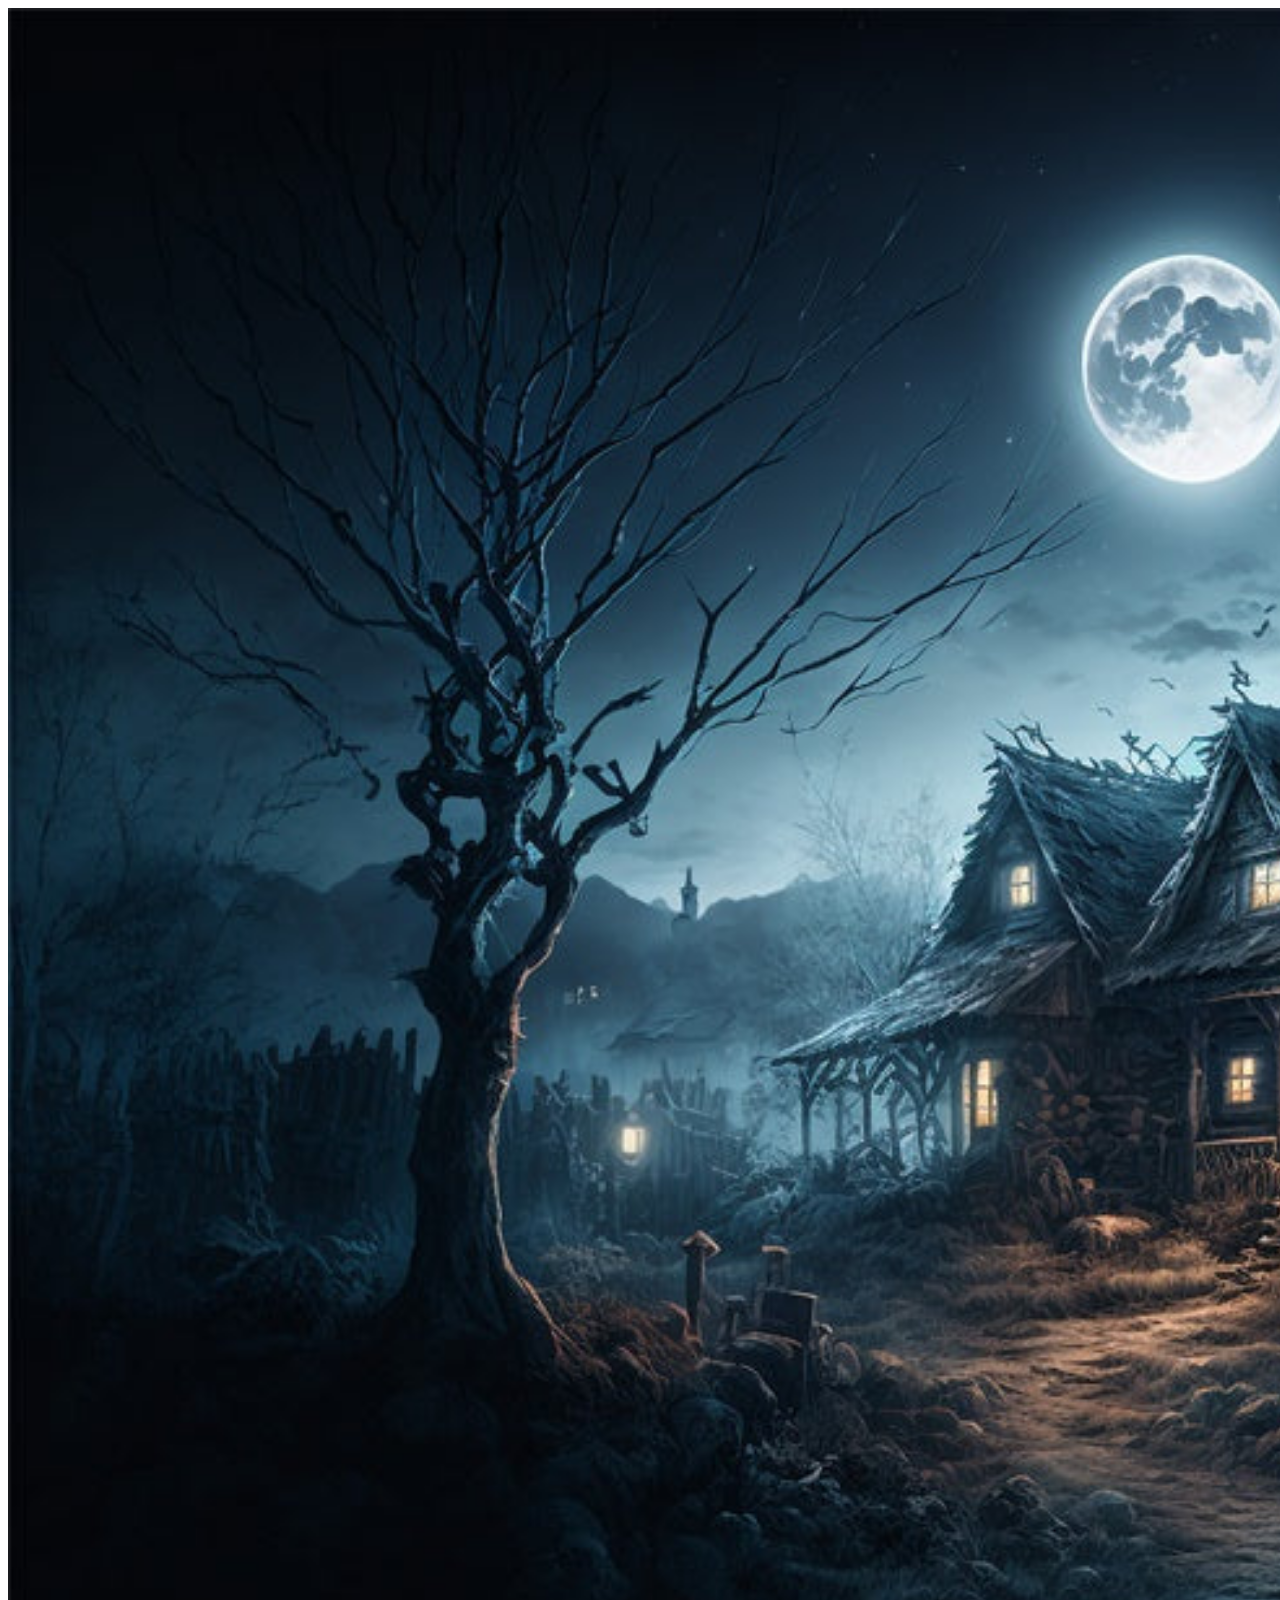
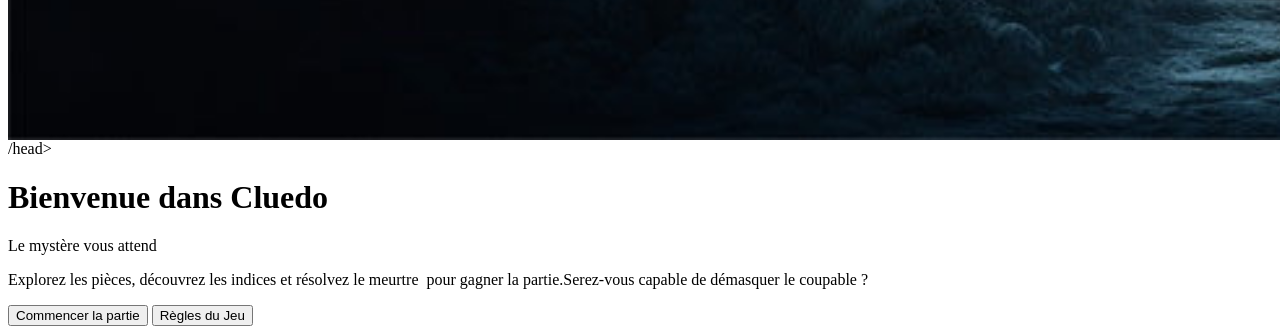
==== Index.html @ 039f06ed "Initial" ====
<Index class="html"></Index>
<!DOCTYPE
<html lang ="fr">
<head>
    <meta charset="UTF-8">
    <meta name ="viewport" content="width-device-width, initial-scale-1.0">
    <title>Cluedo - Page d'accueil</title>
    <!-- Insertion de l'image -->
     <div class="image-container" ></div>
    <img src="photo.jpg/photo.jpg.JPG" alt="Maison hantée" width=2600>
</body>
</html>
/head>
<body>
 <header>
   <h1> Bienvenue dans Cluedo</h1>
 <p> Le mystère vous attend</p>
 </header>
  <div class ="Introduction" >
     <p> Explorez les pièces, découvrez les indices et résolvez le meurtre  pour gagner la partie.Serez-vous capable de démasquer le coupable ?</p> 
  </div>
   <div>
   <button class ="btn btn-primary" onclick="StartGame()"> Commencer la partie</button>
  <button class ="btn btn-secondary" onclick="StartGame()"> Règles du Jeu </button>
 </div>
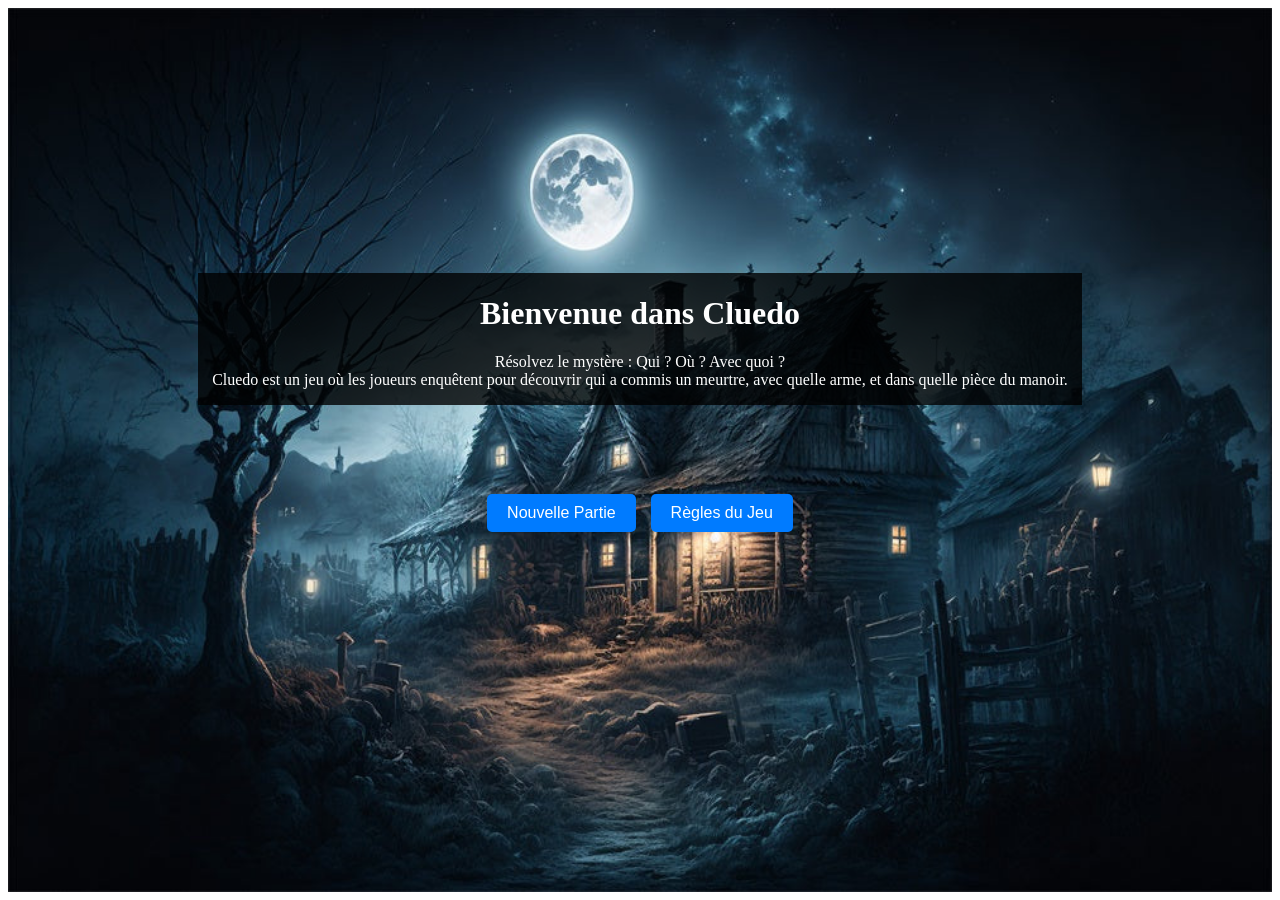
==== commit ae0a5a9d: "changer  erreur bouton" ====
--- a/Index.html
+++ b/Index.html
@@ -5,24 +5,47 @@
     <meta charset="UTF-8">
     <meta name ="viewport" content="width-device-width, initial-scale-1.0">
     <title>Cluedo - Page d'accueil</title>
-    <!-- Insertion de l'image -->
-     <div class="image-container" ></div>
-    <img src="photo.jpg/photo.jpg.JPG" alt="Maison hantée" width=2600>
+    <link rel="stylesheet" href="style.css">
+  </head>
+  <body>
+      <div class="image-container">
+          <img src="photo.jpg/photo.jpg.JPG" alt="Maison hantée" height="100%" width="100%">
+          <div class="text">
+              <h1>Bienvenue dans Cluedo</h1>
+              <p>Résolvez le mystère : Qui ? Où ? Avec quoi ?<br>
+              Cluedo est un jeu où les joueurs enquêtent pour découvrir qui a commis un meurtre, avec quelle arme, et dans quelle pièce du manoir.
+              </p>
+          </div>
+          <div class="buttons">
+              <button id="new-game" onclick="startNewGame()">Nouvelle Partie</button>
+              <button id="rules" onclick="showRules()">Règles du Jeu</button>
+          </div>
+      </div>
+      <script src="script.js"></script>
+  </body>
+<script>
+function startNewGame() {
+  alert("Nouvelle partie commencée !");
+  // Ici, redirigez vers la page de jeu ou réinitialisez l'état du jeu
+  window.location.href = "game.html"; // Exemple de redirection
+}
+
+// Fonction pour afficher les règles du jeu
+function showRules() {
+  alert("Le but du jeu est de découvrir qui a commis le meurtre, dans quelle pièce et avec quelle arme."),
+        ("Explorez les pièces, formulez des hypothèses, et trouvez la bonne combinaison pour gagner !"),
+  document.getElementById("rules-section").classList.remove("hidden");
+}
+
+// Fonction pour cacher les règles du jeu
+function hideRules() {
+  document.getElementById("rules-section").classList.add("hidden");
+
+};
+</script>
+</body>
 </body>
 </html>
-/head>
-<body>
- <header>
-   <h1> Bienvenue dans Cluedo</h1>
- <p> Le mystère vous attend</p>
- </header>
-  <div class ="Introduction" >
-     <p> Explorez les pièces, découvrez les indices et résolvez le meurtre  pour gagner la partie.Serez-vous capable de démasquer le coupable ?</p> 
-  </div>
-   <div>
-   <button class ="btn btn-primary" onclick="StartGame()"> Commencer la partie</button>
-  <button class ="btn btn-secondary" onclick="StartGame()"> Règles du Jeu </button>
- </div>
 
     
 
--- a/style.css
+++ b/style.css
@@ -0,0 +1,46 @@
+.image-container {
+    display: inline-block;
+    position: relative;
+    width: 100%;
+    height: 100%;
+}
+
+.image-container .text {
+    background: rgba(0, 0, 0, 0.8);
+    z-index: 1;
+    position: absolute;
+    text-align: center;
+    font-family: Georgia;
+    margin: 0 auto;
+    left: 0;
+    right: 0;
+    top: 30%;
+    color: white;
+    width: 70%;
+}
+
+.image-container .buttons {
+  position: absolute;
+  text-align: center;
+  left: 0;
+  right: 0;
+  top: 55%;
+  display: flex;
+  justify-content: center;
+  gap: 15px; 
+}
+
+.image-container .buttons button {
+  padding: 10px 20px;
+  font-size: 16px;
+  border: none;
+  border-radius: 5px;
+  cursor: pointer;
+  background-color: #007bff;
+  color: white;
+  transition: background-color 0.3s;
+}
+
+.image-container .buttons button:hover {
+  background-color: #0056b3;
+}
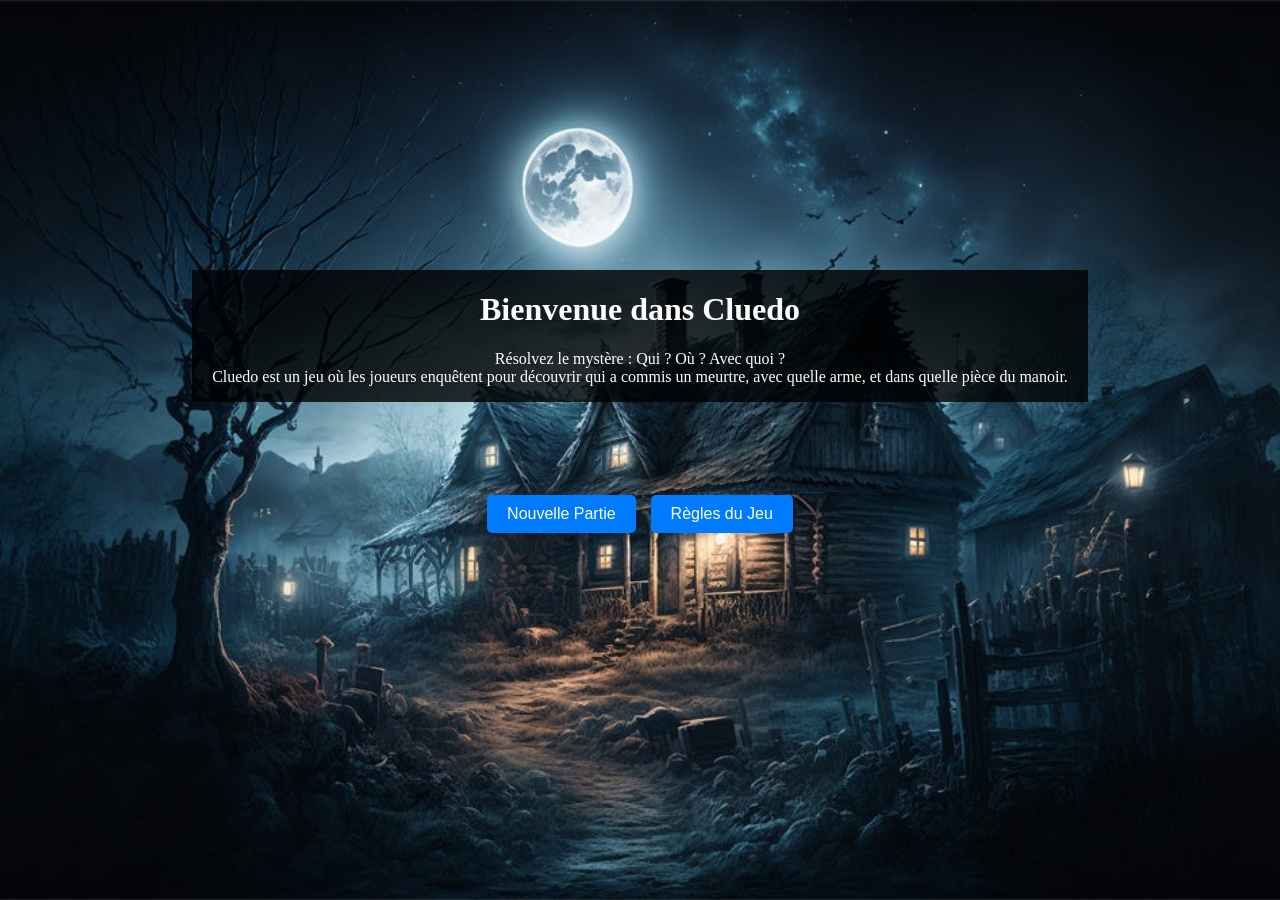
==== commit d479962d: "initial" ====
--- a/Index.html
+++ b/Index.html
@@ -1,15 +1,14 @@
-<Index class="html"></Index>
-<!DOCTYPE
-<html lang ="fr">
+<!DOCTYPE html>
+<html lang="fr">
 <head>
     <meta charset="UTF-8">
-    <meta name ="viewport" content="width-device-width, initial-scale-1.0">
+    <meta name="viewport" content="width=device-width, initial-scale=1.0">
     <title>Cluedo - Page d'accueil</title>
     <link rel="stylesheet" href="style.css">
-  </head>
+</head>
   <body>
       <div class="image-container">
-          <img src="photo.jpg/photo.jpg.JPG" alt="Maison hantée" height="100%" width="100%">
+          <img src="images/accueil.JPG" alt="Maison hantée" height="100%" width="100%">
           <div class="text">
               <h1>Bienvenue dans Cluedo</h1>
               <p>Résolvez le mystère : Qui ? Où ? Avec quoi ?<br>
--- a/style.css
+++ b/style.css
@@ -1,8 +1,24 @@
+html, body {
+  margin: 0;
+  padding: 0;
+  width: 100%;
+  height: 100%;
+}
+
 .image-container {
-    display: inline-block;
-    position: relative;
-    width: 100%;
-    height: 100%;
+  position: relative;
+  width: 100%;
+  height: 100%;
+  overflow: hidden; /* Pour éviter les débordements */
+}
+
+.image-container img {
+  position: absolute;
+  top: 0;
+  left: 0;
+  width: 100%;
+  height: 100%;
+  object-fit: cover; /* Permet de s'assurer que l'image remplit son conteneur en respectant les proportions */
 }
 
 .image-container .text {
@@ -44,3 +60,4 @@
 .image-container .buttons button:hover {
   background-color: #0056b3;
 }
+
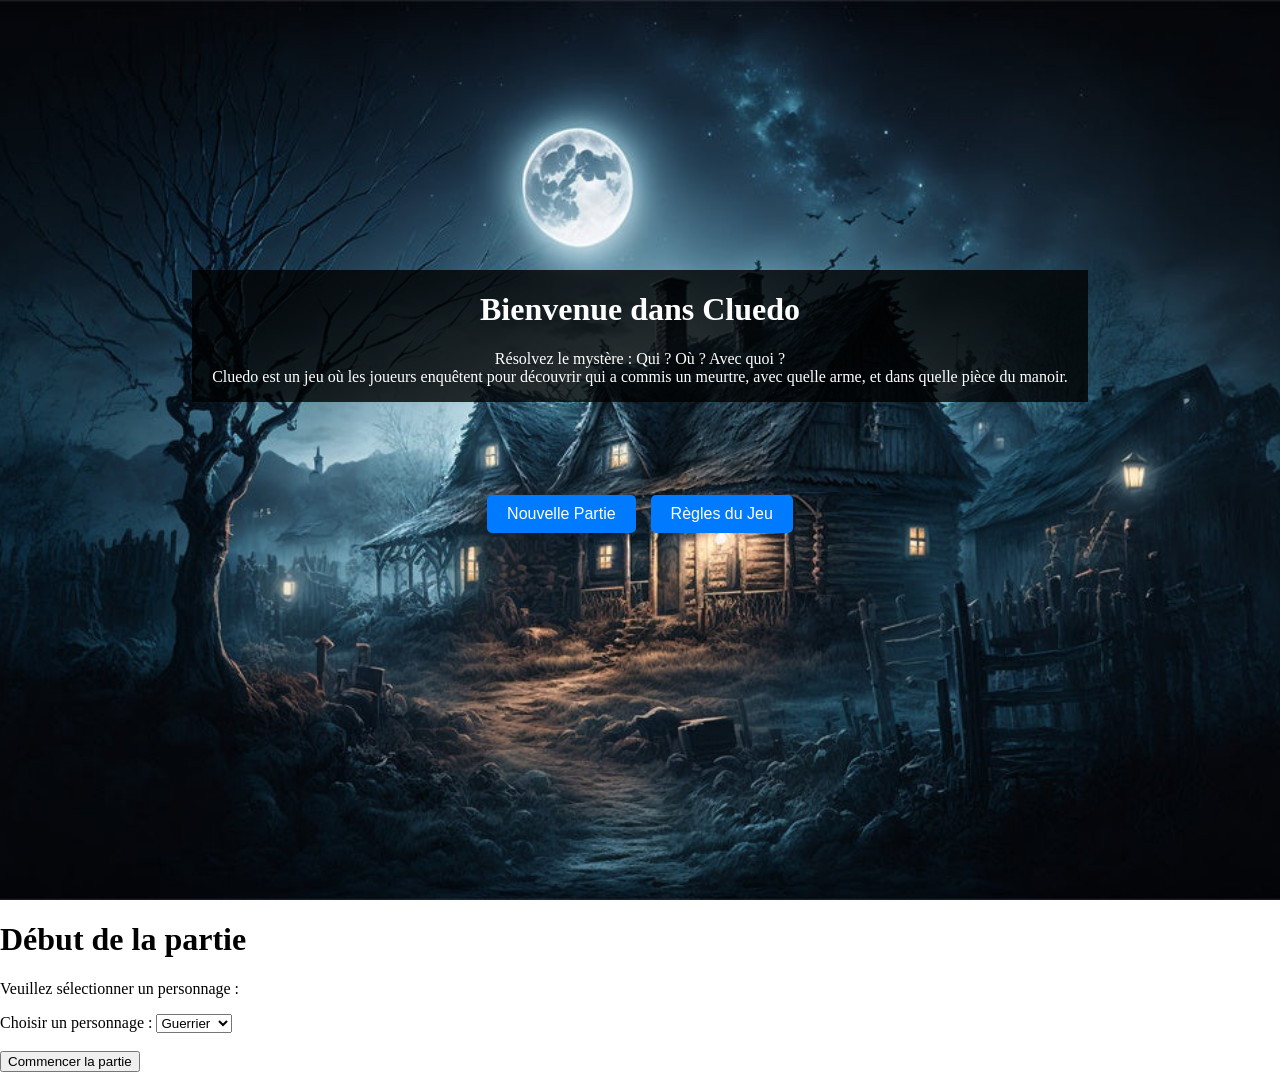
==== commit 53c610c7: "création base de donnés" ====
--- a/Index.html
+++ b/Index.html
@@ -42,6 +42,19 @@
 
 };
 </script>
+<h1>Début de la partie</h1>
+<p>Veuillez sélectionner un personnage :</p>
+
+<form action="choix_personnage.php" method="POST">
+    <label for="personnage">Choisir un personnage :</label>
+    <select id="personnage" name="personnage">
+        <option value="guerrier">Guerrier</option>
+        <option value="magicien">Magicien</option>
+        <option value="archer">Archer</option>
+    </select>
+    <br><br>
+    <button type="submit">Commencer la partie</button>
+</form>
 </body>
 </body>
 </html>
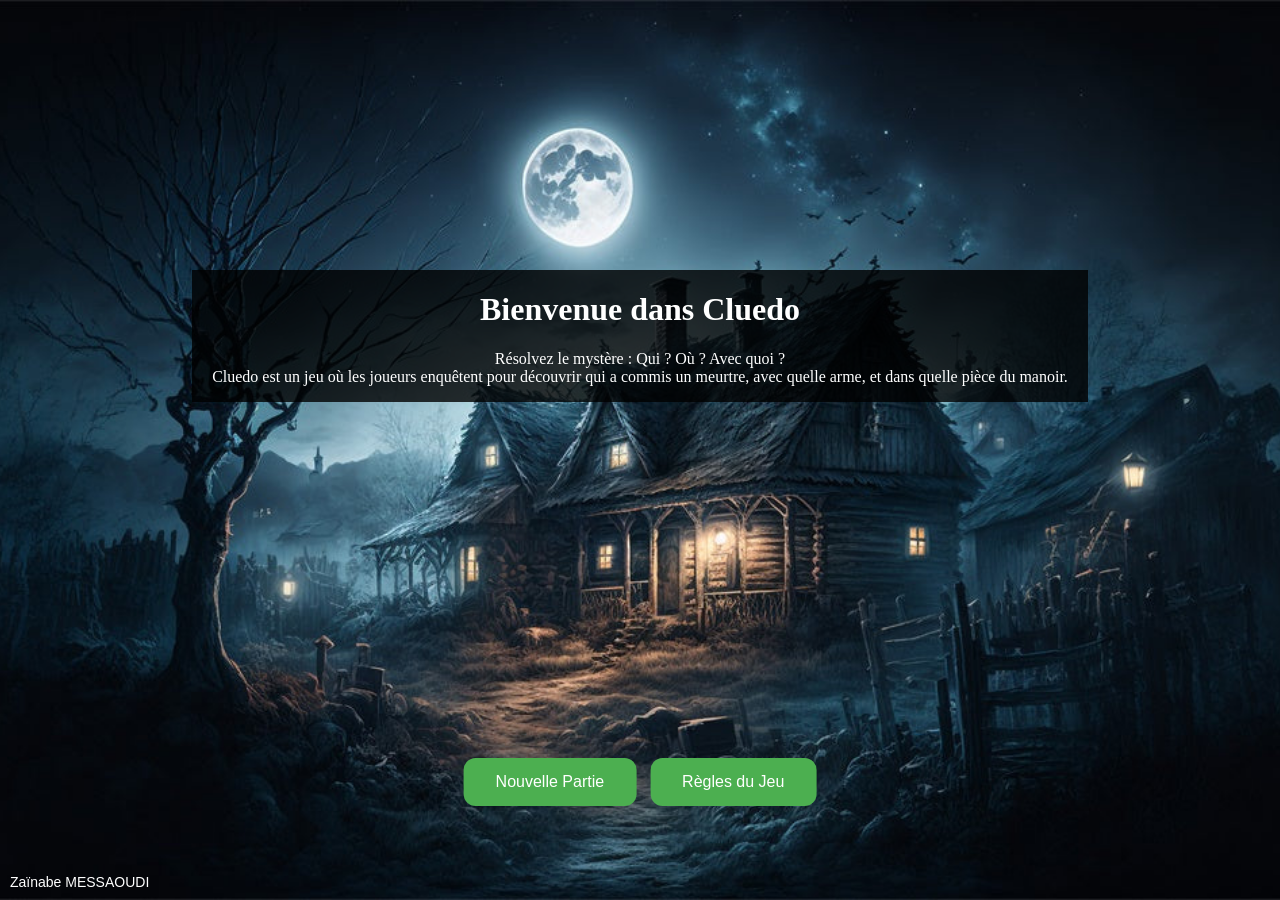
==== commit 3e612288: "Projet Cluedo terminé" ====
--- a/Index.html
+++ b/Index.html
@@ -6,61 +6,34 @@
     <title>Cluedo - Page d'accueil</title>
     <link rel="stylesheet" href="style.css">
 </head>
-  <body>
-      <div class="image-container">
-          <img src="images/accueil.JPG" alt="Maison hantée" height="100%" width="100%">
-          <div class="text">
-              <h1>Bienvenue dans Cluedo</h1>
-              <p>Résolvez le mystère : Qui ? Où ? Avec quoi ?<br>
-              Cluedo est un jeu où les joueurs enquêtent pour découvrir qui a commis un meurtre, avec quelle arme, et dans quelle pièce du manoir.
-              </p>
-          </div>
-          <div class="buttons">
-              <button id="new-game" onclick="startNewGame()">Nouvelle Partie</button>
-              <button id="rules" onclick="showRules()">Règles du Jeu</button>
-          </div>
-      </div>
-      <script src="script.js"></script>
-  </body>
-<script>
-function startNewGame() {
-  alert("Nouvelle partie commencée !");
-  // Ici, redirigez vers la page de jeu ou réinitialisez l'état du jeu
-  window.location.href = "game.html"; // Exemple de redirection
-}
+<body>
+    <div class="image-container">
+        <img src="images/accueil.JPG" alt="Maison hantée" height="100%" width="100%">
+        <div class="text">
+            <h1>Bienvenue dans Cluedo</h1>
+            <p>Résolvez le mystère : Qui ? Où ? Avec quoi ?<br>
+            Cluedo est un jeu où les joueurs enquêtent pour découvrir qui a commis un meurtre, avec quelle arme, et dans quelle pièce du manoir.
+            </p>
+        </div>
+        <div class="buttons">
+            <button id="new-game" onclick="startNewGame()">Nouvelle Partie</button>
+            <button id="rules" onclick="showRules()">Règles du Jeu</button>
+        </div>
+        <div class="signature">
+            Zaïnabe MESSAOUDI
+        </div>
+    </div>
+    <script>
+        function startNewGame() {
+            alert("Nouvelle partie commencée !");
+            // Redirection vers la page selection_personnage.html
+            window.location.href = "selection_personnage.html";
+        }
 
-// Fonction pour afficher les règles du jeu
-function showRules() {
-  alert("Le but du jeu est de découvrir qui a commis le meurtre, dans quelle pièce et avec quelle arme."),
-        ("Explorez les pièces, formulez des hypothèses, et trouvez la bonne combinaison pour gagner !"),
-  document.getElementById("rules-section").classList.remove("hidden");
-}
-
-// Fonction pour cacher les règles du jeu
-function hideRules() {
-  document.getElementById("rules-section").classList.add("hidden");
-
-};
-</script>
-<h1>Début de la partie</h1>
-<p>Veuillez sélectionner un personnage :</p>
-
-<form action="choix_personnage.php" method="POST">
-    <label for="personnage">Choisir un personnage :</label>
-    <select id="personnage" name="personnage">
-        <option value="guerrier">Guerrier</option>
-        <option value="magicien">Magicien</option>
-        <option value="archer">Archer</option>
-    </select>
-    <br><br>
-    <button type="submit">Commencer la partie</button>
-</form>
+        // Fonction pour afficher les règles du jeu
+        function showRules() {
+            alert("Le but du jeu est de découvrir qui a commis le meurtre, dans quelle pièce et avec quelle arme. Explorez les pièces, formulez des hypothèses, et trouvez la bonne combinaison pour gagner !");
+        }
+    </script>
 </body>
-</body>
-</html>
-
-    
-
-
-    
-   
+</html>
--- a/style.css
+++ b/style.css
@@ -37,27 +37,57 @@
 
 .image-container .buttons {
   position: absolute;
-  text-align: center;
-  left: 0;
-  right: 0;
-  top: 55%;
+  bottom: 10%;
+  left: 50%;
+  transform: translateX(-50%);
   display: flex;
-  justify-content: center;
-  gap: 15px; 
+  gap: 10px;
 }
 
-.image-container .buttons button {
-  padding: 10px 20px;
+button {
+  background-color: #4CAF50; /* Vert */
+  border: none;
+  color: white;
+  padding: 15px 32px;
+  text-align: center;
+  text-decoration: none;
+  display: inline-block;
   font-size: 16px;
-  border: none;
-  border-radius: 5px;
+  margin: 4px 2px;
   cursor: pointer;
-  background-color: #007bff;
-  color: white;
-  transition: background-color 0.3s;
+  border-radius: 12px;
+  transition: background-color 0.3s ease;
 }
 
-.image-container .buttons button:hover {
-  background-color: #0056b3;
+button:hover {
+  background-color: #45a049; /* Vert foncé */
 }
 
+button:active {
+  background-color: #3e8e41; /* Vert encore plus foncé */
+}
+
+button:focus {
+  outline: none;
+}
+
+.navigation button {
+  background-color: #008CBA; /* Bleu */
+}
+
+.navigation button:hover {
+  background-color: #007bb5; /* Bleu foncé */
+}
+
+.navigation button:active {
+  background-color: #005f87; /* Bleu encore plus foncé */
+}
+
+.signature {
+  position: absolute;
+  bottom: 10px;
+  left: 10px;
+  font-family: Arial, sans-serif;
+  font-size: 14px;
+  color: white;
+}
